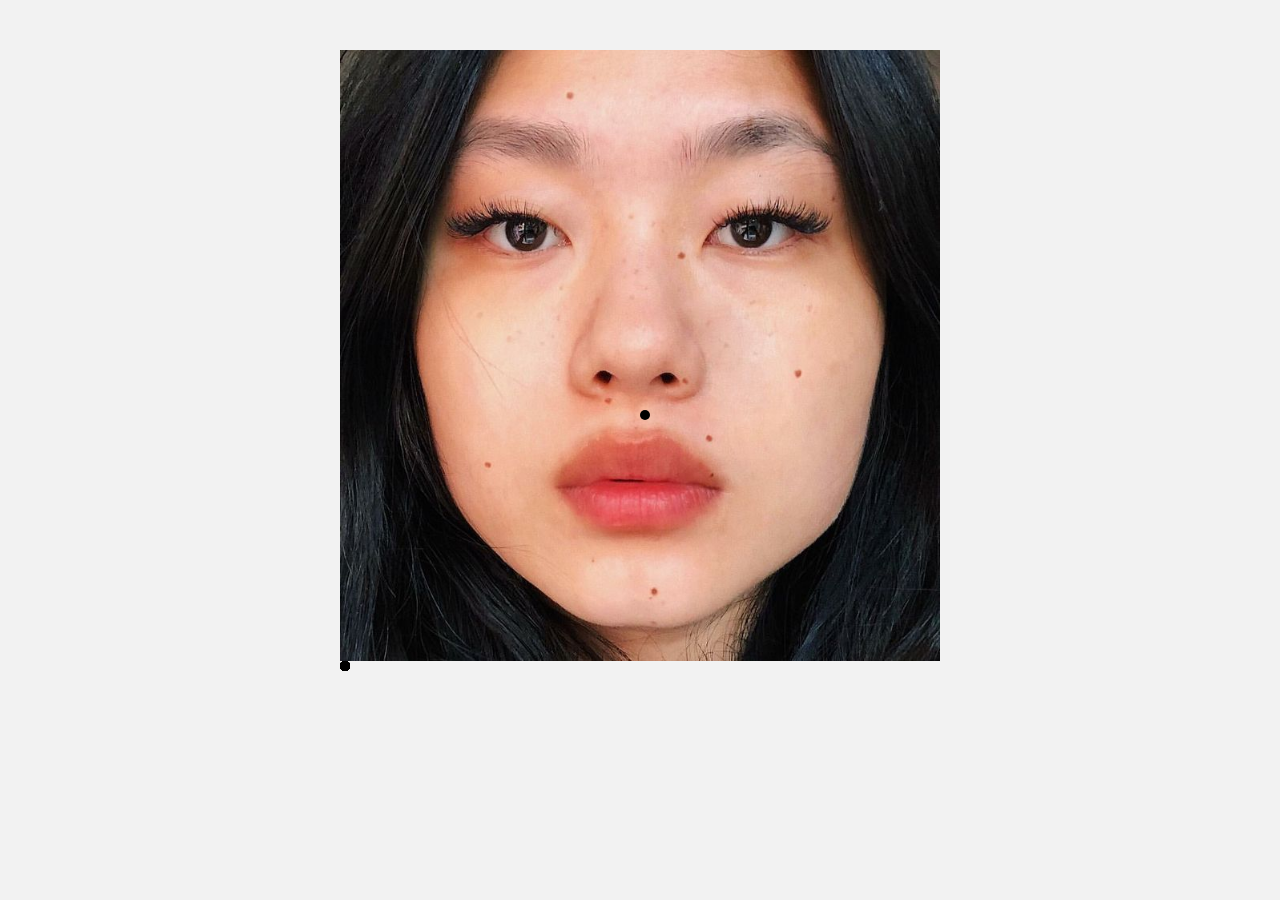
==== index.html @ a0b32988 "draft" ====
<!DOCTYPE html>
<html lang="en">

<head>
<meta charset="UTF-8">
<title>Mole Reading Interface</title>
<link rel="stylesheet" href="style.css">
</head>

<body>

<div class="face">

<img src="image/face.jpg" class="face-img">

<details class="mole m1"><summary></summary><p>Forehead mole – ambition</p></details>
<details class="mole m2"><summary></summary><p>Upper forehead – authority</p></details>
<details class="mole m3"><summary></summary><p>Temple – travel destiny</p></details>
<details class="mole m4"><summary></summary><p>Temple right – independence</p></details>
<details class="mole m5"><summary></summary><p>Eyebrow – intelligence</p></details>

<details class="mole m6"><summary></summary><p>Eyebrow tail – social charm</p></details>
<details class="mole m7"><summary></summary><p>Between brows – strong will</p></details>
<details class="mole m8"><summary></summary><p>Upper eyelid – emotional life</p></details>
<details class="mole m9"><summary></summary><p>Eye corner – romantic nature</p></details>
<details class="mole m10"><summary></summary><p>Under eye – sensitivity</p></details>

<details class="mole m11"><summary></summary><p>Nose bridge – ambition</p></details>
<details class="mole m12"><summary></summary><p>Nose tip – wealth luck</p></details>
<details class="mole m13"><summary></summary><p>Nose wing – financial change</p></details>
<details class="mole m14"><summary></summary><p>Cheek – responsibility</p></details>
<details class="mole m15"><summary></summary><p>Cheekbone – authority</p></details>

<details class="mole m16"><summary></summary><p>Under cheek – family support</p></details>
<details class="mole m17"><summary></summary><p>Side cheek – independence</p></details>
<details class="mole m18"><summary></summary><p>Upper lip – appetite for life</p></details>
<details class="mole m19"><summary></summary><p>Lip corner – relationships</p></details>
<details class="mole m20"><summary></summary><p>Lower lip – emotional depth</p></details>

<details class="mole m21"><summary></summary><p>Chin – stability</p></details>
<details class="mole m22"><summary></summary><p>Chin side – adaptability</p></details>
<details class="mole m23"><summary></summary><p>Jawline – persistence</p></details>
<details class="mole m24"><summary></summary><p>Jaw corner – determination</p></details>
<details class="mole m25"><summary></summary><p>Lower jaw – endurance</p></details>

</div>

</body>
</html>
---- style.css ----
body{
margin:0;
background:#f2f2f2;
font-family:Arial, sans-serif;
}

.face{
position:relative;
width:600px;
margin:50px auto;
}

.face-img{
width:100%;
display:block;
}

.mole{
position:absolute;
}

.mole summary{
width:10px;
height:10px;
background:black;
border-radius:50%;
cursor:pointer;
list-style:none;
transition:0.2s;
}

summary::-webkit-details-marker{
display:none;
}

.mole summary:hover{
transform:scale(1.6);
}

.mole p{
position:absolute;
top:15px;
left:15px;
width:140px;
background:white;
padding:6px;
font-size:12px;
border:1px solid black;
}

.m1 {
    top: 360px;
    left: 300px;
}
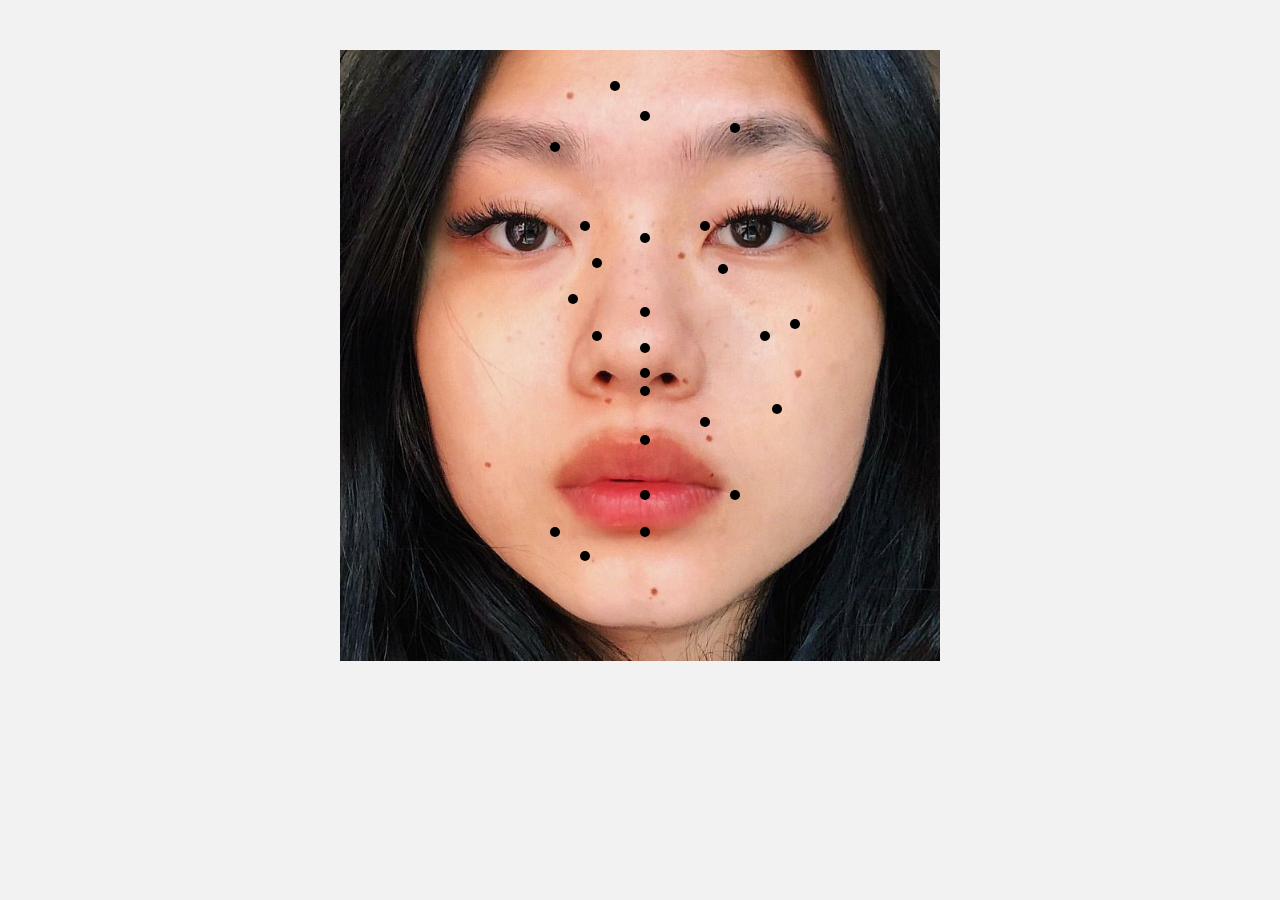
==== commit 2fabeda1: "draft" ====
--- a/index.html
+++ b/index.html
@@ -13,35 +13,32 @@
 
 <img src="image/face.jpg" class="face-img">
 
-<details class="mole m1"><summary></summary><p>Forehead mole – ambition</p></details>
-<details class="mole m2"><summary></summary><p>Upper forehead – authority</p></details>
-<details class="mole m3"><summary></summary><p>Temple – travel destiny</p></details>
-<details class="mole m4"><summary></summary><p>Temple right – independence</p></details>
-<details class="mole m5"><summary></summary><p>Eyebrow – intelligence</p></details>
+<details class="mole m1"><summary></summary><p>Central forehead-Wealth and leadership potential</p></details>
+<details class="mole m2"><summary></summary><p>Right forehead-Career success and rising social status</p></details>
+<details class="mole m3"><summary></summary><p>Inner eyebrow-intelligence and strategic thinking</p></details>
+<details class="mole m4"><summary></summary><p>End of the eyebrow-Support from influential people</p></details>
+<details class="mole m5"><summary></summary><p>Under the eye-Good fortune related to children</p></details>
+<details class="mole m6"><summary></summary><p>Bridge of the nose-Storong ambitioon and determination</p></details>
+<details class="mole m7"><summary></summary><p>Tip of the nose-Wealth and financial luck</p></details>
+<details class="mole m8"><summary></summary><p>Center of the cheek-Authority and influence</p></details>
+<details class="mole m9"><summary></summary><p>Corner of the mouth-Social charm and popularity</p></details>
+<details class="mole m10"><summary></summary><p>Upper lip-A comfortable and abundant like</p></details>
+<details class="mole m11"><summary></summary><p>Center of the chin-Stability and good fortune in later life</p></details>
+<details class="mole m12"><summary></summary><p>Slide of the chin-Property ownership and material stability</p></details>
+<details class="mole m13"><summary></summary><p>Hairline-Hardship in early life</p></details>
+<details class="mole m14"><summary></summary><p>Left forhead-obstacles in career development</p></details>
+<details class="mole m15"><summary></summary><p>Between the eyebrows-Stress and inner conflict</p></details>
+<details class="mole m16"><summary></summary><p>Eyelid-Unstable emotional life</p></details>
+<details class="mole m17"><summary></summary><p>Outer corner of the eye-Difficulties in romantic relationships</p></details>
+<details class="mole m18"><summary></summary><p>Side of the nose-Financial loss</p></details>
+<details class="mole m19"><summary></summary><p>Below the nose-Potential health issues</p></details>
+<details class="mole m20"><summary></summary><p>Cheekbone-Conflict with authority</p></details>
 
-<details class="mole m6"><summary></summary><p>Eyebrow tail – social charm</p></details>
-<details class="mole m7"><summary></summary><p>Between brows – strong will</p></details>
-<details class="mole m8"><summary></summary><p>Upper eyelid – emotional life</p></details>
-<details class="mole m9"><summary></summary><p>Eye corner – romantic nature</p></details>
-<details class="mole m10"><summary></summary><p>Under eye – sensitivity</p></details>
-
-<details class="mole m11"><summary></summary><p>Nose bridge – ambition</p></details>
-<details class="mole m12"><summary></summary><p>Nose tip – wealth luck</p></details>
-<details class="mole m13"><summary></summary><p>Nose wing – financial change</p></details>
-<details class="mole m14"><summary></summary><p>Cheek – responsibility</p></details>
-<details class="mole m15"><summary></summary><p>Cheekbone – authority</p></details>
-
-<details class="mole m16"><summary></summary><p>Under cheek – family support</p></details>
-<details class="mole m17"><summary></summary><p>Side cheek – independence</p></details>
-<details class="mole m18"><summary></summary><p>Upper lip – appetite for life</p></details>
-<details class="mole m19"><summary></summary><p>Lip corner – relationships</p></details>
-<details class="mole m20"><summary></summary><p>Lower lip – emotional depth</p></details>
-
-<details class="mole m21"><summary></summary><p>Chin – stability</p></details>
-<details class="mole m22"><summary></summary><p>Chin side – adaptability</p></details>
-<details class="mole m23"><summary></summary><p>Jawline – persistence</p></details>
-<details class="mole m24"><summary></summary><p>Jaw corner – determination</p></details>
-<details class="mole m25"><summary></summary><p>Lower jaw – endurance</p></details>
+<details class="mole m21"><summary></summary><p>Lower cheek-Family rersponsibilities and burdens</p></details>
+<details class="mole m22"><summary></summary><p>Below the mouth-Arguments and misunderstandings</p></details>
+<details class="mole m23"><summary></summary><p>Chin hollow-Loneliness in later life</p></details>
+<details class="mole m24"><summary></summary><p>Jawline-A life of constant hard work</p></details>
+<details class="mole m25"><summary></summary><p>Left chin-Frequent changes and instability in life</p></details>
 
 </div>
 
--- a/style.css
+++ b/style.css
@@ -49,6 +49,126 @@
 }
 
 .m1 {
-    top: 360px;
-    left: 300px;
+    top: 10%;
+    left: 50%;
+}
+
+.m2 {
+    top: 12%;
+    left: 65%;
+}
+
+.m3 {
+    top: 28%;
+    left: 40%;
+}
+
+.m4 {
+    top: 28%;
+    left: 60%;
+}
+
+.m5 {
+    top: 40%;
+    left: 38%;
+}
+
+.m6 {
+    top: 42%;
+    left: 50%;
+}
+
+.m7 {
+    top: 48%;
+    left: 50%;
+}
+
+.m8 {
+    top:46%;
+    left:70%;
+}
+
+.m9 {
+    top:60%;
+    left:60%;
+}
+
+.m10 {
+    top:55%;
+    left:50%;
+}
+
+.m11 {
+    top:72%;
+    left:50%;
+}
+
+.m12 {
+    top:72%;
+    left:65%;
+}
+
+.m13 {
+    top:5%;
+    left:45%;
+}
+
+.m14 {
+    top:15%;
+    left:35%;
+}
+
+.m15 {
+    top:30%;
+    left:50%;
+}
+
+.m16 {
+    top:34%;
+    left:42%;
+}
+
+.m17 {
+    top:35%;
+    left:63%;
+}
+
+.m18 {
+    top:46%;
+    left:42%;
+}
+
+.m19 {
+    top:52%;
+    left:50%;
+}
+
+.m20 {
+    top:44%;
+    left:75%;
+}
+
+.m21 {
+    top:58%;
+    left:72%;
+}
+
+.m22 {
+    top:63%;
+    left:50%;
+}
+
+.m23 {
+    top:78%;
+    left:50%;
+}
+
+.m24 {
+    top:82%;
+    left:40%;
+}
+
+.m25 {
+    top:78%;
+    left:35%;
 }
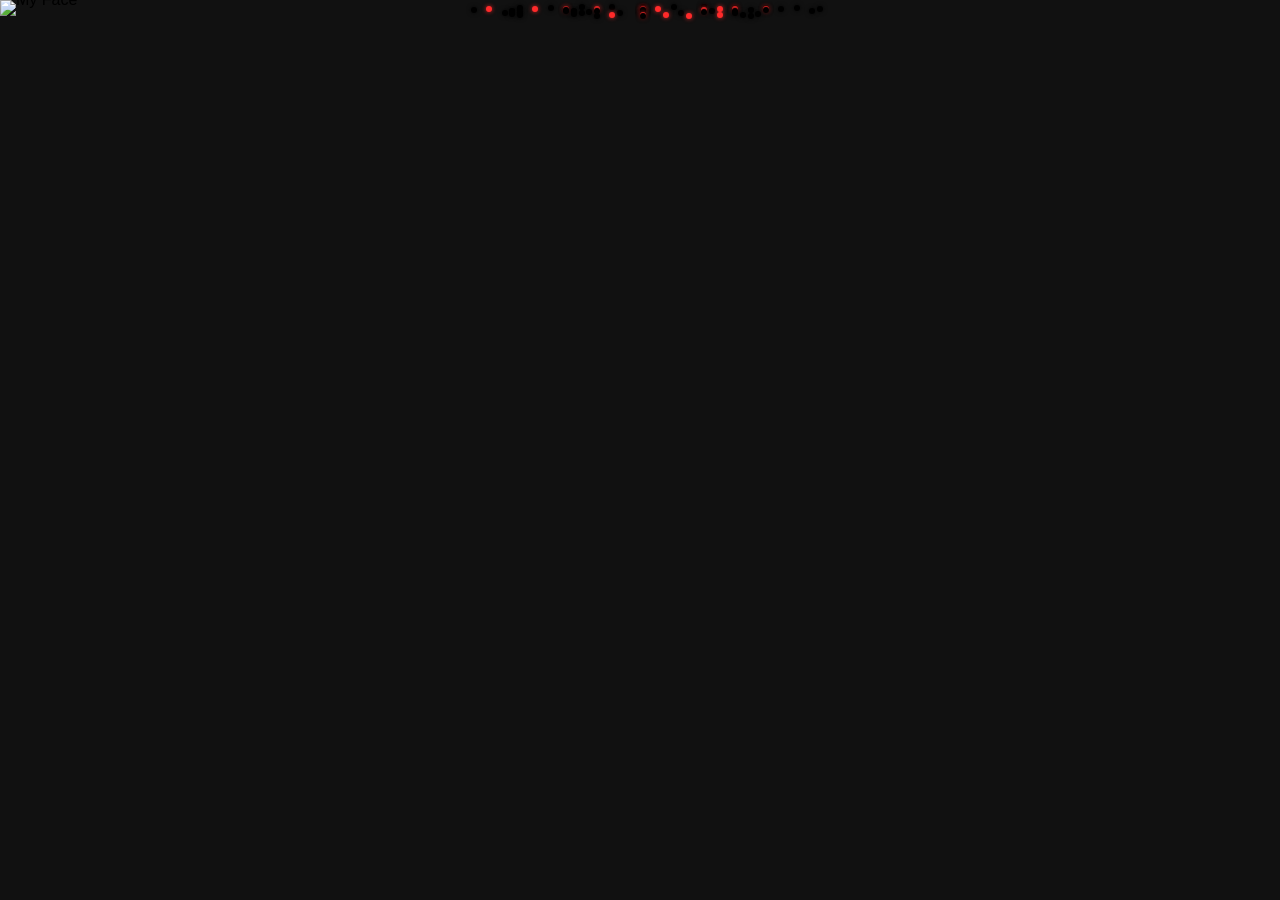
==== commit 6fc3fb6c: "2" ====
--- a/index.html
+++ b/index.html
@@ -1,46 +1,86 @@
 <!DOCTYPE html>
 <html lang="en">
-
 <head>
 <meta charset="UTF-8">
-<title>Mole Reading Interface</title>
+<meta name="viewport" content="width=device-width, initial-scale=1.0">
+<title>Facial Mole Reading</title>
 <link rel="stylesheet" href="style.css">
 </head>
-
 <body>
 
 <div class="face">
+    <img src="image/face.JPG" class="face-img" alt="My Face">
 
-<img src="image/face.jpg" class="face-img">
+    <div class="face-mask">
+        
+        <details class="mole m1 bad"><summary></summary><p>Left Outer Forehead - Harm to Mother (克母)</p></details>
+        <details class="mole m2 bad"><summary></summary><p>Left Mid Forehead - Nine Husbands (九夫)</p></details>
+        <details class="mole m3 bad"><summary></summary><p>Left Inner Forehead - Harm to Mother-in-law (损姑)</p></details>
+        <details class="mole m4 bad"><summary></summary><p>Upper Center Forehead - Harm to Parents (妨父母)</p></details>
+        <details class="mole m5 bad"><summary></summary><p>Center Forehead - Lack of Subordinates (少奴)</p></details>
+        <details class="mole m6 bad"><summary></summary><p>Right Inner Forehead - Remarriage (再嫁)</p></details>
+        <details class="mole m7 bad"><summary></summary><p>Right Mid-Upper Forehead - Death/Loss (克死)</p></details>
+        <details class="mole m8 bad"><summary></summary><p>Right Mid Forehead - Harm to Husband (妨夫)</p></details>
+        <details class="mole m9 bad"><summary></summary><p>Right Lower Forehead - Broken Family (散家)</p></details>
+        <details class="mole m10 bad"><summary></summary><p>Right Outer Forehead - Separation (分手)</p></details>
+        <details class="mole m11 bad"><summary></summary><p>Right Hairline - Promiscuity (淫荡)</p></details>
+        <details class="mole m12 bad"><summary></summary><p>Right Temple - Childbirth Risk/Loneliness (产厄/孤独)</p></details>
 
-<details class="mole m1"><summary></summary><p>Central forehead-Wealth and leadership potential</p></details>
-<details class="mole m2"><summary></summary><p>Right forehead-Career success and rising social status</p></details>
-<details class="mole m3"><summary></summary><p>Inner eyebrow-intelligence and strategic thinking</p></details>
-<details class="mole m4"><summary></summary><p>End of the eyebrow-Support from influential people</p></details>
-<details class="mole m5"><summary></summary><p>Under the eye-Good fortune related to children</p></details>
-<details class="mole m6"><summary></summary><p>Bridge of the nose-Storong ambitioon and determination</p></details>
-<details class="mole m7"><summary></summary><p>Tip of the nose-Wealth and financial luck</p></details>
-<details class="mole m8"><summary></summary><p>Center of the cheek-Authority and influence</p></details>
-<details class="mole m9"><summary></summary><p>Corner of the mouth-Social charm and popularity</p></details>
-<details class="mole m10"><summary></summary><p>Upper lip-A comfortable and abundant like</p></details>
-<details class="mole m11"><summary></summary><p>Center of the chin-Stability and good fortune in later life</p></details>
-<details class="mole m12"><summary></summary><p>Slide of the chin-Property ownership and material stability</p></details>
-<details class="mole m13"><summary></summary><p>Hairline-Hardship in early life</p></details>
-<details class="mole m14"><summary></summary><p>Left forhead-obstacles in career development</p></details>
-<details class="mole m15"><summary></summary><p>Between the eyebrows-Stress and inner conflict</p></details>
-<details class="mole m16"><summary></summary><p>Eyelid-Unstable emotional life</p></details>
-<details class="mole m17"><summary></summary><p>Outer corner of the eye-Difficulties in romantic relationships</p></details>
-<details class="mole m18"><summary></summary><p>Side of the nose-Financial loss</p></details>
-<details class="mole m19"><summary></summary><p>Below the nose-Potential health issues</p></details>
-<details class="mole m20"><summary></summary><p>Cheekbone-Conflict with authority</p></details>
+        <details class="mole m13 good"><summary></summary><p>Above Left Brow - Great Wealth (巨富)</p></details>
+        <details class="mole m14 good"><summary></summary><p>Left Brow Inner - Wealthy (富人)</p></details>
+        <details class="mole m15 good"><summary></summary><p>Left Eyebrow - Noble Benefactors (贵人)</p></details>
+        <details class="mole m16 good"><summary></summary><p>Below Left Brow - Honor and Wealth (贵禄)</p></details>
+        <details class="mole m17 bad"><summary></summary><p>Left Eye Inner - Lustful (淫)</p></details>
+        <details class="mole m18 bad"><summary></summary><p>Under Left Eye - Harm to Children (杀子)</p></details>
+        <details class="mole m19 bad"><summary></summary><p>Under Left Eye Outer - Short Life (短命)</p></details>
+        <details class="mole m20 bad"><summary></summary><p>Left Eye Outer Edge - Mixed Fortune (多福多灾)</p></details>
+        <details class="mole m21 bad"><summary></summary><p>Left Cheekbone - Financial Loss (破财)</p></details>
 
-<details class="mole m21"><summary></summary><p>Lower cheek-Family rersponsibilities and burdens</p></details>
-<details class="mole m22"><summary></summary><p>Below the mouth-Arguments and misunderstandings</p></details>
-<details class="mole m23"><summary></summary><p>Chin hollow-Loneliness in later life</p></details>
-<details class="mole m24"><summary></summary><p>Jawline-A life of constant hard work</p></details>
-<details class="mole m25"><summary></summary><p>Left chin-Frequent changes and instability in life</p></details>
+        <details class="mole m22 good"><summary></summary><p>Between Brows - Auspicious (吉)</p></details>
+        <details class="mole m23 good"><summary></summary><p>Upper Nose Bridge - Blessing & Fortune (福)</p></details>
+        <details class="mole m24 good"><summary></summary><p>Mid Nose Bridge - Greatly Auspicious (大吉)</p></details>
+        <details class="mole m25 bad"><summary></summary><p>Lower Nose Bridge - Water Hazard (水险)</p></details>
+        <details class="mole m26 bad"><summary></summary><p>Nose Wing - Water Hazard (水险)</p></details>
+        <details class="mole m27 bad"><summary></summary><p>Nose Tip - Knife Hazard (刀厄)</p></details>
 
-</div>
+        <details class="mole m28 good"><summary></summary><p>Right Brow Inner - Good for Children (宜子)</p></details>
+        <details class="mole m29 good"><summary></summary><p>Above Right Brow - Wealth (财)</p></details>
+        <details class="mole m30 good"><summary></summary><p>Right Eyebrow - Good for Husband (宜夫)</p></details>
+        <details class="mole m31 good"><summary></summary><p>Right Eye Outer - Wealth (富)</p></details>
+        <details class="mole m32 bad"><summary></summary><p>Right Eyebrow Outer - Harm to Husband (损夫)</p></details>
+        <details class="mole m33 bad"><summary></summary><p>Below Right Eye Inner - Harm to Husband (克夫)</p></details>
+        <details class="mole m34 bad"><summary></summary><p>Under Right Eye - Mourning Husband (哭夫)</p></details>
+        <details class="mole m35 bad"><summary></summary><p>Right Eye Outer Edge - Lustful (好色)</p></details>
+        <details class="mole m36 bad"><summary></summary><p>Right Cheekbone - Tears and Sadness (流泪)</p></details>
+        <details class="mole m37 bad"><summary></summary><p>Right Cheek Outer - Harm to Husband (妨夫)</p></details>
+
+        <details class="mole m38 bad"><summary></summary><p>Left Mid Cheek - Few Children (少子)</p></details>
+        <details class="mole m39 bad"><summary></summary><p>Left Lower Cheek - Tears and Sadness (流泪)</p></details>
+        <details class="mole m40 bad"><summary></summary><p>Left Lower Cheek Outer - Water Hazard (水险)</p></details>
+        <details class="mole m41 bad"><summary></summary><p>Left Jawline - Water Hazard (水险)</p></details>
+        <details class="mole m42 bad"><summary></summary><p>Left Outer Cheek - Harm to Husband (克夫)</p></details>
+        <details class="mole m43 bad"><summary></summary><p>Left Lower Outer Cheek - Poverty (贫苦)</p></details>
+        <details class="mole m44 bad"><summary></summary><p>Left Lower Jaw - Elicit Jealousy (妨忌)</p></details>
+        <details class="mole m45 bad"><summary></summary><p>Left Bottom Jaw - Suicide Hazard (自缢)</p></details>
+
+        <details class="mole m46 bad"><summary></summary><p>Above Upper Lip - Twins (双生)</p></details>
+        <details class="mole m47 bad"><summary></summary><p>Left Corner of Mouth - Gossip/Arguments (口舌)</p></details>
+        <details class="mole m48 bad"><summary></summary><p>Right Corner of Mouth - Petty People (小人)</p></details>
+        <details class="mole m49 good"><summary></summary><p>Below Lower Lip - Food and Salary (食俸)</p></details>
+        <details class="mole m50 good"><summary></summary><p>Center Chin - Smart/Intelligent (聪明)</p></details>
+        <details class="mole m51 good"><summary></summary><p>Lower Chin - Acquiring Wealth (得财)</p></details>
+        <details class="mole m52 good"><summary></summary><p>Bottom Chin - Wealth (富)</p></details>
+
+        <details class="mole m53 bad"><summary></summary><p>Right Mid Cheek - Lowly/Humble (贱)</p></details>
+        <details class="mole m54 bad"><summary></summary><p>Right Lower Cheek - Gossip/Arguments (口舌)</p></details>
+        <details class="mole m55 bad"><summary></summary><p>Right Outer Jaw - Violent Temper (性暴)</p></details>
+        <details class="mole m56 bad"><summary></summary><p>Right Lower Jaw - Unstable Livelihood (三餐不保)</p></details>
+        <details class="mole m57 good"><summary></summary><p>Right Chin - Prospering Husband (旺夫)</p></details>
+        <details class="mole m58 bad"><summary></summary><p>Right Bottom Jaw - Hardship (辛酸)</p></details>
+        <details class="mole m59 bad"><summary></summary><p>Center Bottom Chin - Harm to Husband (杀夫)</p></details>
+        <details class="mole m60 bad"><summary></summary><p>Left Bottom Chin - Romantic Disaster (桃花劫)</p></details>
+
+    </div> </div>
 
 </body>
 </html>
--- a/style.css
+++ b/style.css
@@ -1,174 +1,167 @@
-body{
-margin:0;
-background:#f2f2f2;
-font-family:Arial, sans-serif;
+body {
+    margin: 0;
+    background: #111;
+    font-family: "PingFang SC", "Microsoft YaHei", sans-serif;
+    overflow-x: hidden; 
 }
 
-.face{
-position:relative;
-width:600px;
-margin:50px auto;
+.good summary {
+    background: #ff2a2a; 
+    box-shadow: 0 0 4px rgba(255, 42, 42, 0.8);
 }
 
-.face-img{
-width:100%;
-display:block;
+.bad summary {
+    background: #000000; 
+    box-shadow: 0 0 4px rgba(0, 0, 0, 0.8);
 }
 
-.mole{
-position:absolute;
+.face {
+    position: relative;
+    width: 100vw; 
+    max-width: 100%;
+    margin: 0 auto;
+    line-height: 0;
 }
 
-.mole summary{
-width:10px;
-height:10px;
-background:black;
-border-radius:50%;
-cursor:pointer;
-list-style:none;
-transition:0.2s;
+.face-img {
+    width: 100%;
+    height: auto;
+    display: block;
 }
 
-summary::-webkit-details-marker{
-display:none;
+/* 核心改动：隐形面部对齐框 */
+.face-mask {
+    position: absolute;
+    /* 根据你的自拍照估算的脸部边界 */
+    top: 15%;      /* 距离头顶的距离 */
+    left: 20%;     /* 距离左边缘的距离 */
+    width: 60%;    /* 脸部占照片宽度的比例 */
+    height: 75%;   /* 脸部占照片高度的比例 */
+    
+    /* 调试秘籍：把下面这行的 /* 删掉，就能看到红框，方便微调大小！微调好再盖上。 */
+    /* border: 2px solid red; */
 }
 
-.mole summary:hover{
-transform:scale(1.6);
+.mole {
+    position: absolute;
+    z-index: 10;
 }
 
-.mole p{
-position:absolute;
-top:15px;
-left:15px;
-width:140px;
-background:white;
-padding:6px;
-font-size:12px;
-border:1px solid black;
+.mole summary {
+    width: 6px; 
+    height: 6px;
+    border-radius: 50%;
+    cursor: pointer;
+    list-style: none;
+    transition: transform 0.2s ease;
+    outline: none;
 }
 
-.m1 {
-    top: 10%;
-    left: 50%;
+summary::-webkit-details-marker {
+    display: none;
 }
 
-.m2 {
-    top: 12%;
-    left: 65%;
+.mole summary:hover {
+    transform: scale(2.5);
 }
 
-.m3 {
-    top: 28%;
-    left: 40%;
+.mole p {
+    position: absolute;
+    top: 15px;
+    left: 15px;
+    width: max-content;
+    background: rgba(255, 255, 255, 0.95);
+    padding: 6px 10px;
+    font-size: 14px;
+    line-height: 1.4;
+    border-radius: 4px;
+    color: #000;
+    font-weight: bold;
+    pointer-events: none;
+    box-shadow: 2px 2px 10px rgba(0,0,0,0.4);
+    z-index: 20;
+    opacity: 0;
+    visibility: hidden;
+    transition: opacity 0.2s;
 }
 
-.m4 {
-    top: 28%;
-    left: 60%;
+.mole:hover p, .mole[open] p {
+    opacity: 1;
+    visibility: visible;
 }
 
-.m5 {
-    top: 40%;
-    left: 38%;
+/* 边缘防遮挡处理 */
+.m8 p, .m10 p, .m11 p, .m12 p, 
+.m28 p, .m29 p, .m30 p, .m31 p, .m32 p, .m33 p, .m34 p, .m35 p, .m36 p, .m37 p, 
+.m48 p, .m53 p, .m54 p, .m55 p, .m56 p, .m57 p, .m58 p {
+    left: auto;
+    right: 15px;
 }
 
-.m6 {
-    top: 42%;
-    left: 50%;
+.m41 p, .m45 p, .m49 p, .m50 p, .m51 p, .m52 p, 
+.m55 p, .m56 p, .m57 p, .m58 p, .m59 p, .m60 p {
+    top: auto;
+    bottom: 15px;
 }
 
-.m7 {
-    top: 48%;
-    left: 50%;
-}
-
-.m8 {
-    top:46%;
-    left:70%;
-}
-
-.m9 {
-    top:60%;
-    left:60%;
-}
-
-.m10 {
-    top:55%;
-    left:50%;
-}
-
-.m11 {
-    top:72%;
-    left:50%;
-}
-
-.m12 {
-    top:72%;
-    left:65%;
-}
-
-.m13 {
-    top:5%;
-    left:45%;
-}
-
-.m14 {
-    top:15%;
-    left:35%;
-}
-
-.m15 {
-    top:30%;
-    left:50%;
-}
-
-.m16 {
-    top:34%;
-    left:42%;
-}
-
-.m17 {
-    top:35%;
-    left:63%;
-}
-
-.m18 {
-    top:46%;
-    left:42%;
-}
-
-.m19 {
-    top:52%;
-    left:50%;
-}
-
-.m20 {
-    top:44%;
-    left:75%;
-}
-
-.m21 {
-    top:58%;
-    left:72%;
-}
-
-.m22 {
-    top:63%;
-    left:50%;
-}
-
-.m23 {
-    top:78%;
-    left:50%;
-}
-
-.m24 {
-    top:82%;
-    left:40%;
-}
-
-.m25 {
-    top:78%;
-    left:35%;
-}+/* 60 个坐标点 (保持原封不动，因为它们现在是在 mask 内部定位的了！) */
+.m1  { top: 20%; left: 34%; }
+.m2  { top: 18%; left: 38%; }
+.m3  { top: 16%; left: 42%; }
+.m4  { top: 14%; left: 46%; }
+.m5  { top: 12%; left: 50%; }
+.m6  { top: 14%; left: 54%; }
+.m7  { top: 16%; left: 58%; }
+.m8  { top: 18%; left: 62%; }
+.m9  { top: 22%; left: 58%; }
+.m10 { top: 20%; left: 66%; }
+.m11 { top: 22%; left: 70%; }
+.m12 { top: 26%; left: 73%; }
+.m13 { top: 33%; left: 40%; }
+.m14 { top: 32%; left: 36%; }
+.m15 { top: 32%; left: 30%; }
+.m16 { top: 33%; left: 44%; }
+.m17 { top: 37%; left: 40%; }
+.m18 { top: 44%; left: 41%; }
+.m19 { top: 48%; left: 40%; }
+.m20 { top: 42%; left: 28%; }
+.m21 { top: 50%; left: 33%; }
+.m22 { top: 30%; left: 50%; }
+.m23 { top: 32%; left: 52%; }
+.m24 { top: 36%; left: 50%; }
+.m25 { top: 42%; left: 50%; }
+.m26 { top: 48%; left: 50%; }
+.m27 { top: 57%; left: 50%; }
+.m28 { top: 28%; left: 60%; }
+.m29 { top: 28%; left: 66%; }
+.m30 { top: 33%; left: 62%; }
+.m31 { top: 35%; left: 58%; }
+.m32 { top: 34%; left: 68%; }
+.m33 { top: 38%; left: 64%; }
+.m34 { top: 44%; left: 59%; }
+.m35 { top: 40%; left: 66%; }
+.m36 { top: 48%; left: 62%; }
+.m37 { top: 48%; left: 72%; }
+.m38 { top: 50%; left: 44%; }
+.m39 { top: 56%; left: 43%; }
+.m40 { top: 62%; left: 42%; }
+.m41 { top: 72%; left: 41%; }
+.m42 { top: 58%; left: 34%; }
+.m43 { top: 63%; left: 32%; }
+.m44 { top: 68%; left: 33%; }
+.m45 { top: 76%; left: 34%; }
+.m46 { top: 64%; left: 50%; }
+.m47 { top: 67%; left: 47%; }
+.m48 { top: 67%; left: 55%; }
+.m49 { top: 76%; left: 46%; }
+.m50 { top: 80%; left: 50%; }
+.m51 { top: 82%; left: 53%; }
+.m52 { top: 86%; left: 56%; }
+.m53 { top: 57%; left: 58%; }
+.m54 { top: 64%; left: 62%; }
+.m55 { top: 74%; left: 65%; }
+.m56 { top: 78%; left: 63%; }
+.m57 { top: 84%; left: 60%; }
+.m58 { top: 86%; left: 64%; }
+.m59 { top: 88%; left: 50%; }
+.m60 { top: 87%; left: 44%; }
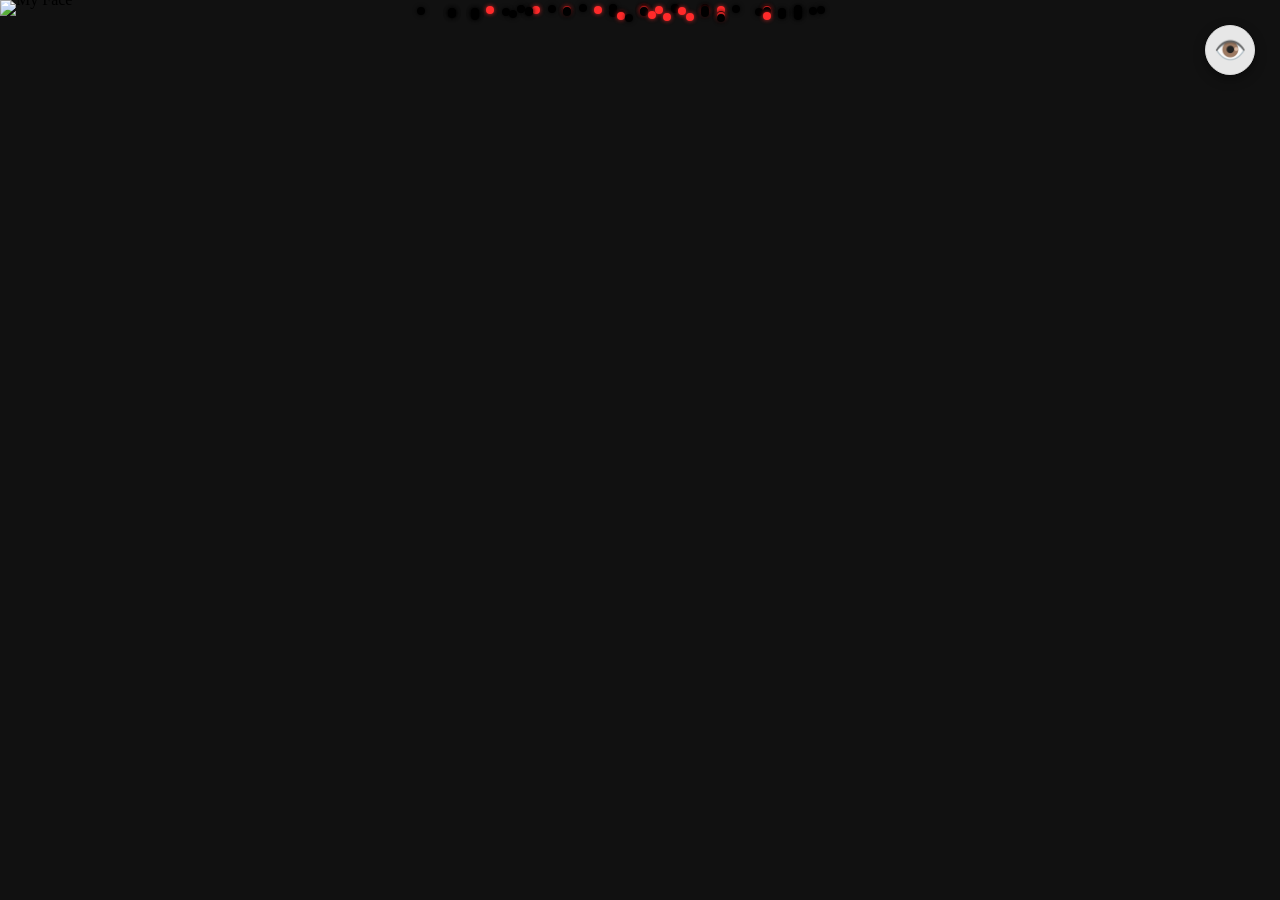
==== commit f0564883: "updates" ====
--- a/index.html
+++ b/index.html
@@ -7,6 +7,25 @@
 <link rel="stylesheet" href="style.css">
 </head>
 <body>
+
+<button class="eye-btn" id="eyeBtn">👁️</button>
+
+<div id="infoModal" class="modal">
+    <div class="modal-content">
+        <span class="close-btn" id="closeBtn">&times;</span>
+        <h3 class="legend-title">Notes</h3>
+        
+        <div class="legend-item">
+            <div class="legend-dot dot-good"></div>
+            <span>red - good moles</span>
+        </div>
+        
+        <div class="legend-item">
+            <div class="legend-dot dot-bad"></div>
+            <span>black - bad moles</span>
+        </div>
+    </div>
+</div>
 
 <div class="face">
     <img src="image/face.JPG" class="face-img" alt="My Face">
@@ -63,10 +82,10 @@
         <details class="mole m44 bad"><summary></summary><p>Left Lower Jaw - Elicit Jealousy (妨忌)</p></details>
         <details class="mole m45 bad"><summary></summary><p>Left Bottom Jaw - Suicide Hazard (自缢)</p></details>
 
-        <details class="mole m46 bad"><summary></summary><p>Above Upper Lip - Twins (双生)</p></details>
+        <details class="mole m46 good"><summary></summary><p>Above Upper Lip - Twins (双生)</p></details>
         <details class="mole m47 bad"><summary></summary><p>Left Corner of Mouth - Gossip/Arguments (口舌)</p></details>
         <details class="mole m48 bad"><summary></summary><p>Right Corner of Mouth - Petty People (小人)</p></details>
-        <details class="mole m49 good"><summary></summary><p>Below Lower Lip - Food and Salary (食俸)</p></details>
+        <details class="mole m49 good"><summary></summary><p>Below Lower Lip - fortune and prosperity(福禄)</p></details>
         <details class="mole m50 good"><summary></summary><p>Center Chin - Smart/Intelligent (聪明)</p></details>
         <details class="mole m51 good"><summary></summary><p>Lower Chin - Acquiring Wealth (得财)</p></details>
         <details class="mole m52 good"><summary></summary><p>Bottom Chin - Wealth (富)</p></details>
@@ -80,7 +99,28 @@
         <details class="mole m59 bad"><summary></summary><p>Center Bottom Chin - Harm to Husband (杀夫)</p></details>
         <details class="mole m60 bad"><summary></summary><p>Left Bottom Chin - Romantic Disaster (桃花劫)</p></details>
 
-    </div> </div>
+    </div> 
+
+<script>
+    const modal = document.getElementById("infoModal");
+    const eyeBtn = document.getElementById("eyeBtn");
+    const closeBtn = document.getElementById("closeBtn");
+
+   
+    eyeBtn.onclick = function() {
+        modal.style.display = "block";
+    }
+
+    closeBtn.onclick = function() {
+        modal.style.display = "none";
+    }
+
+    window.onclick = function(event) {
+        if (event.target == modal) {
+            modal.style.display = "none";
+        }
+    }
+</script>
 
 </body>
 </html>
--- a/style.css
+++ b/style.css
@@ -1,9 +1,15 @@
 body {
     margin: 0;
     background: #111;
-    font-family: "PingFang SC", "Microsoft YaHei", sans-serif;
     overflow-x: hidden; 
 }
+
+.momo-signature-regular {
+  font-family: "Momo Signature", cursive;
+  font-weight: 400;
+  font-style: normal;
+}
+
 
 .good summary {
     background: #ff2a2a; 
@@ -32,14 +38,10 @@
 /* 核心改动：隐形面部对齐框 */
 .face-mask {
     position: absolute;
-    /* 根据你的自拍照估算的脸部边界 */
-    top: 15%;      /* 距离头顶的距离 */
-    left: 20%;     /* 距离左边缘的距离 */
-    width: 60%;    /* 脸部占照片宽度的比例 */
-    height: 75%;   /* 脸部占照片高度的比例 */
-    
-    /* 调试秘籍：把下面这行的 /* 删掉，就能看到红框，方便微调大小！微调好再盖上。 */
-    /* border: 2px solid red; */
+    top: 15%;      
+    left: 20%;     
+    width: 60%;   
+    height: 75%;   
 }
 
 .mole {
@@ -48,8 +50,8 @@
 }
 
 .mole summary {
-    width: 6px; 
-    height: 6px;
+    width: 8px; 
+    height: 8px;
     border-radius: 50%;
     cursor: pointer;
     list-style: none;
@@ -104,7 +106,6 @@
     bottom: 15px;
 }
 
-/* 60 个坐标点 (保持原封不动，因为它们现在是在 mask 内部定位的了！) */
 .m1  { top: 20%; left: 34%; }
 .m2  { top: 18%; left: 38%; }
 .m3  { top: 16%; left: 42%; }
@@ -113,7 +114,7 @@
 .m6  { top: 14%; left: 54%; }
 .m7  { top: 16%; left: 58%; }
 .m8  { top: 18%; left: 62%; }
-.m9  { top: 22%; left: 58%; }
+.m9  { top: 22%; left: 54%; }
 .m10 { top: 20%; left: 66%; }
 .m11 { top: 22%; left: 70%; }
 .m12 { top: 26%; left: 73%; }
@@ -122,46 +123,133 @@
 .m15 { top: 32%; left: 30%; }
 .m16 { top: 33%; left: 44%; }
 .m17 { top: 37%; left: 40%; }
-.m18 { top: 44%; left: 41%; }
-.m19 { top: 48%; left: 40%; }
-.m20 { top: 42%; left: 28%; }
-.m21 { top: 50%; left: 33%; }
+.m18 { top: 37%; left: 35%; }
+.m19 { top: 44%; left: 28%; }
+.m20 { top: 42%; left: 21%; }
+.m21 { top: 45%; left: 25%; }
 .m22 { top: 30%; left: 50%; }
 .m23 { top: 32%; left: 52%; }
 .m24 { top: 36%; left: 50%; }
 .m25 { top: 42%; left: 50%; }
 .m26 { top: 48%; left: 50%; }
-.m27 { top: 57%; left: 50%; }
-.m28 { top: 28%; left: 60%; }
-.m29 { top: 28%; left: 66%; }
-.m30 { top: 33%; left: 62%; }
+.m27 { top: 57%; left: 46%; }
+.m28 { top: 32%; left: 60%; }
+.m29 { top: 30%; left: 66%; }
+.m30 { top: 40%; left: 55%; }
 .m31 { top: 35%; left: 58%; }
-.m32 { top: 34%; left: 68%; }
-.m33 { top: 38%; left: 64%; }
-.m34 { top: 44%; left: 59%; }
-.m35 { top: 40%; left: 66%; }
-.m36 { top: 48%; left: 62%; }
-.m37 { top: 48%; left: 72%; }
-.m38 { top: 50%; left: 44%; }
-.m39 { top: 56%; left: 43%; }
-.m40 { top: 62%; left: 42%; }
-.m41 { top: 72%; left: 41%; }
-.m42 { top: 58%; left: 34%; }
-.m43 { top: 63%; left: 32%; }
-.m44 { top: 68%; left: 33%; }
-.m45 { top: 76%; left: 34%; }
-.m46 { top: 64%; left: 50%; }
+.m32 { top: 35%; left: 66%; }
+.m33 { top: 28%; left: 58%; }
+.m34 { top: 46%; left: 65%; }
+.m35 { top: 44%; left: 70%; }
+.m36 { top: 48%; left: 68%; }
+.m37 { top: 37%; left: 72%; }
+.m38 { top: 48%; left: 35%; }
+.m39 { top: 50%; left: 32%; }
+.m40 { top: 47%; left: 40%; }
+.m41 { top: 60%; left: 33%; }
+.m42 { top: 53%; left: 28%; }
+.m43 { top: 51%; left: 25%; }
+.m44 { top: 60%; left: 28%; }
+.m45 { top: 66%; left: 25%; }
+.m46 { top: 69%; left: 51%; }
 .m47 { top: 67%; left: 47%; }
-.m48 { top: 67%; left: 55%; }
-.m49 { top: 76%; left: 46%; }
-.m50 { top: 80%; left: 50%; }
-.m51 { top: 82%; left: 53%; }
+.m48 { top: 70%; left: 60%; }
+.m49 { top: 79%; left: 66%; }
+.m50 { top: 81%; left: 47%; }
+.m51 { top: 85%; left: 53%; }
 .m52 { top: 86%; left: 56%; }
 .m53 { top: 57%; left: 58%; }
-.m54 { top: 64%; left: 62%; }
-.m55 { top: 74%; left: 65%; }
-.m56 { top: 78%; left: 63%; }
+.m54 { top: 55%; left: 70%; }
+.m55 { top: 78%; left: 70%; }
+.m56 { top: 75%; left: 68%; }
 .m57 { top: 84%; left: 60%; }
-.m58 { top: 86%; left: 64%; }
-.m59 { top: 88%; left: 50%; }
-.m60 { top: 87%; left: 44%; }+.m58 { top: 97%; left: 60%; }
+.m59 { top: 95%; left: 48%; }
+.m60 { top: 80%; left: 28%; }
+
+.eye-btn {
+    position: fixed;
+    top: 25px;
+    right: 25px;
+    background: rgba(255, 255, 255, 0.9);
+    border: 1px solid #ddd;
+    border-radius: 50%;
+    width: 50px;
+    height: 50px;
+    font-size: 26px;
+    cursor: pointer;
+    z-index: 9999;
+    box-shadow: 0 4px 12px rgba(0,0,0,0.4);
+    display: flex;
+    align-items: center;
+    justify-content: center;
+    transition: transform 0.2s, background 0.2s;
+}
+
+.eye-btn:hover {
+    transform: scale(1.1);
+    background: #fff;
+}
+
+.modal {
+    display: none; 
+    position: fixed; 
+    z-index: 10000; 
+    left: 0;
+    top: 0;
+    width: 100%;
+    height: 100%;
+    background-color: rgba(0,0,0,0.6); 
+    backdrop-filter: blur(3px);
+}
+
+.modal-content {
+    background-color: #fff;
+    margin: 20% auto; 
+    padding: 25px;
+    width: 80%; 
+    max-width: 320px; 
+    border-radius: 12px;
+    position: relative;
+    box-shadow: 0 4px 20px rgba(0,0,0,0.3);
+}
+
+.close-btn {
+    color: #888;
+    position: absolute;
+    top: 10px;
+    right: 15px;
+    font-size: 24px;
+    font-weight: bold;
+    cursor: pointer;
+}
+
+.close-btn:hover {
+    color: #000;
+}
+
+.legend-title {
+    margin-top: 0;
+    margin-bottom: 20px;
+    color: #333;
+    font-size: 18px;
+}
+
+.legend-item {
+    display: flex;
+    align-items: center;
+    margin-bottom: 12px;
+    font-size: 16px;
+    color: #333;
+    font-weight: bold;
+}
+
+.legend-dot {
+    width: 14px;
+    height: 14px;
+    border-radius: 50%;
+    margin-right: 12px;
+}
+
+.dot-good { background: #ff2a2a; box-shadow: 0 0 4px rgba(255, 42, 42, 0.8); }
+.dot-bad { background: #000000; box-shadow: 0 0 4px rgba(0, 0, 0, 0.8); }
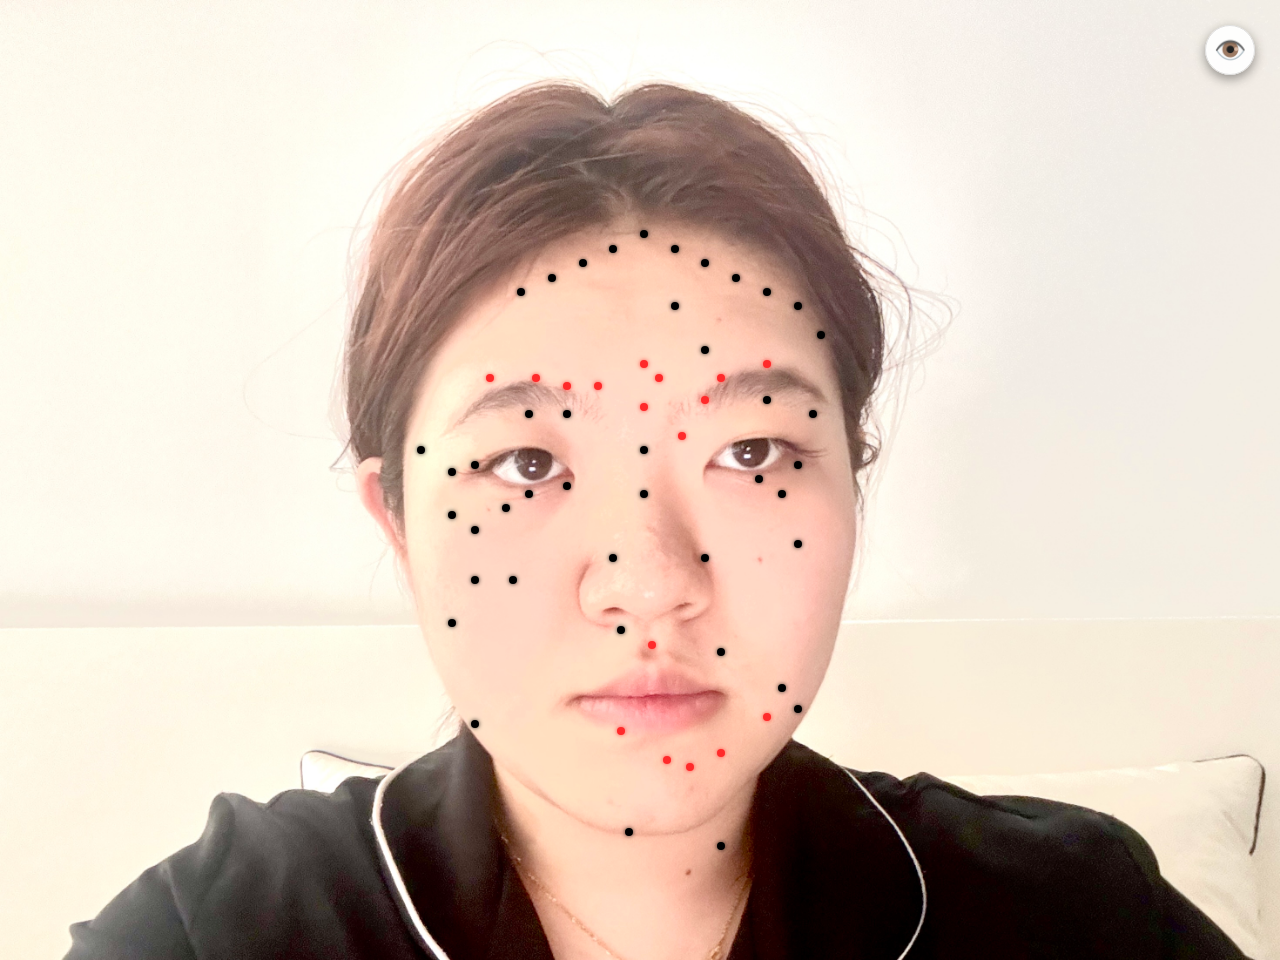
==== commit e608a61b: "pic title" ====
--- a/index.html
+++ b/index.html
@@ -5,6 +5,10 @@
 <meta name="viewport" content="width=device-width, initial-scale=1.0">
 <title>Facial Mole Reading</title>
 <link rel="stylesheet" href="style.css">
+<link rel="icon" type="image/png" sizes="32x32" href="favicon_io (5)/favicon-16x16.png">
+<link rel="icon" type="image/png" sizes="16x16" href="favicon_io (5)/favicon-16x16.png">
+<link rel="apple-touch-icon" sizes="180x180" href="image/apple-touch-icon.png">
+<link rel="shortcut icon" href="image/favicon.ico">
 </head>
 <body>
 
@@ -28,7 +32,7 @@
 </div>
 
 <div class="face">
-    <img src="image/face.JPG" class="face-img" alt="My Face">
+    <img src="image/backgroundpicture.jpg" class="face-img" alt="My Face">
 
     <div class="face-mask">
         
--- a/style.css
+++ b/style.css
@@ -189,6 +189,7 @@
 .eye-btn:hover {
     transform: scale(1.1);
     background: #fff;
+    
 }
 
 .modal {
@@ -253,3 +254,5 @@
 
 .dot-good { background: #ff2a2a; box-shadow: 0 0 4px rgba(255, 42, 42, 0.8); }
 .dot-bad { background: #000000; box-shadow: 0 0 4px rgba(0, 0, 0, 0.8); }
+
+
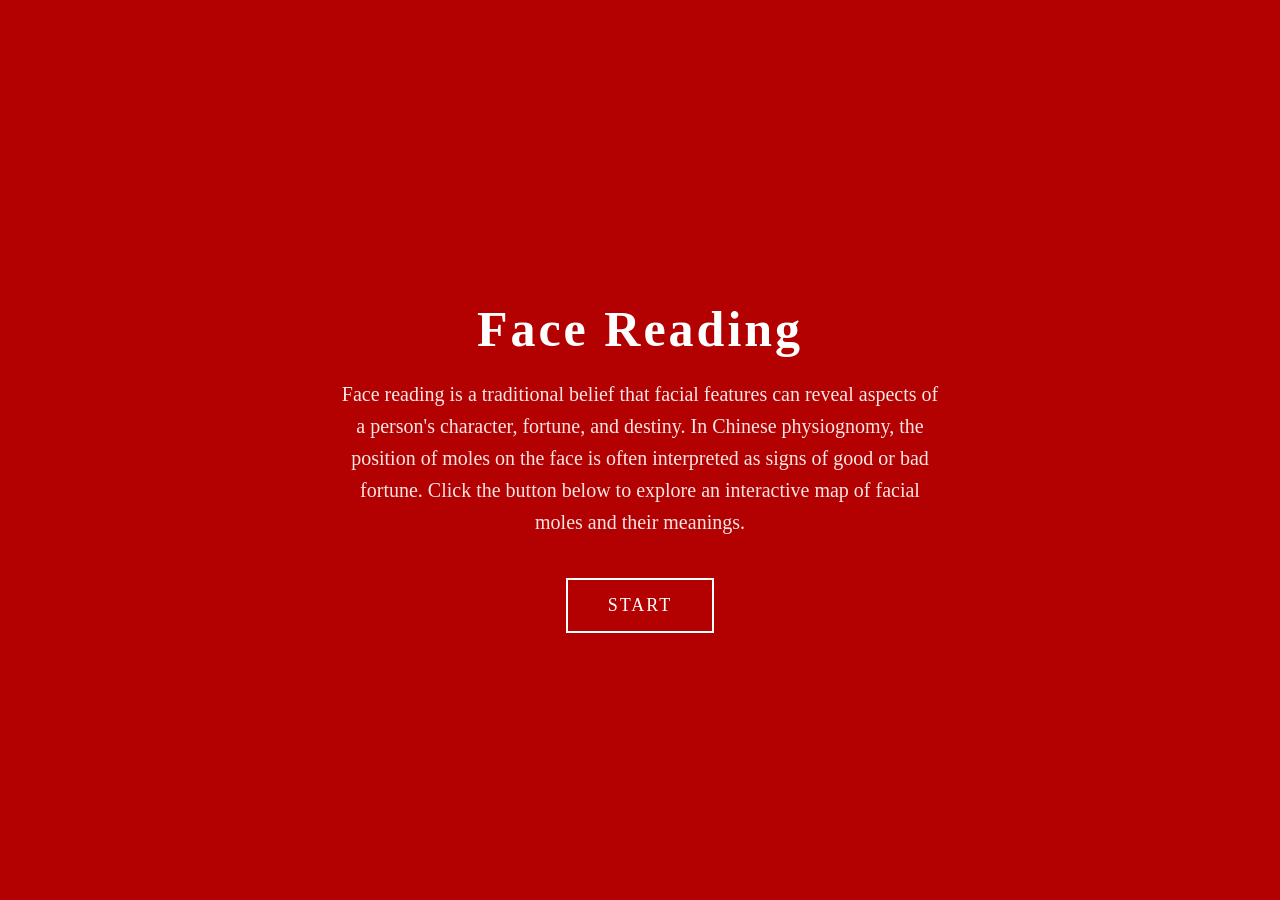
==== commit 570e0c4c: "name" ====
--- a/index.html
+++ b/index.html
@@ -1,130 +1,31 @@
 <!DOCTYPE html>
 <html lang="en">
+
 <head>
-<meta charset="UTF-8">
-<meta name="viewport" content="width=device-width, initial-scale=1.0">
-<title>Facial Mole Reading</title>
-<link rel="stylesheet" href="style.css">
+<title>Physiognomy</title>
+<link rel="stylesheet" href="index.css">
 <link rel="icon" type="image/png" sizes="32x32" href="favicon_io (5)/favicon-16x16.png">
 <link rel="icon" type="image/png" sizes="16x16" href="favicon_io (5)/favicon-16x16.png">
 <link rel="apple-touch-icon" sizes="180x180" href="image/apple-touch-icon.png">
 <link rel="shortcut icon" href="image/favicon.ico">
 </head>
+
 <body>
 
-<button class="eye-btn" id="eyeBtn">👁️</button>
+<div class="container">
 
-<div id="infoModal" class="modal">
-    <div class="modal-content">
-        <span class="close-btn" id="closeBtn">&times;</span>
-        <h3 class="legend-title">Notes</h3>
-        
-        <div class="legend-item">
-            <div class="legend-dot dot-good"></div>
-            <span>red - good moles</span>
-        </div>
-        
-        <div class="legend-item">
-            <div class="legend-dot dot-bad"></div>
-            <span>black - bad moles</span>
-        </div>
-    </div>
+<h1>Face Reading</h1>
+
+<p class="intro">
+Face reading is a traditional belief that facial features can reveal aspects of a person's character, fortune, and destiny. 
+In Chinese physiognomy, the position of moles on the face is often interpreted as signs of good or bad fortune.
+Click the button below to explore an interactive map of facial moles and their meanings.
+</p>
+
+<a href="home.html" class="start-btn">START</a>
+
 </div>
 
-<div class="face">
-    <img src="image/backgroundpicture.jpg" class="face-img" alt="My Face">
+</body>
 
-    <div class="face-mask">
-        
-        <details class="mole m1 bad"><summary></summary><p>Left Outer Forehead - Harm to Mother (克母)</p></details>
-        <details class="mole m2 bad"><summary></summary><p>Left Mid Forehead - Nine Husbands (九夫)</p></details>
-        <details class="mole m3 bad"><summary></summary><p>Left Inner Forehead - Harm to Mother-in-law (损姑)</p></details>
-        <details class="mole m4 bad"><summary></summary><p>Upper Center Forehead - Harm to Parents (妨父母)</p></details>
-        <details class="mole m5 bad"><summary></summary><p>Center Forehead - Lack of Subordinates (少奴)</p></details>
-        <details class="mole m6 bad"><summary></summary><p>Right Inner Forehead - Remarriage (再嫁)</p></details>
-        <details class="mole m7 bad"><summary></summary><p>Right Mid-Upper Forehead - Death/Loss (克死)</p></details>
-        <details class="mole m8 bad"><summary></summary><p>Right Mid Forehead - Harm to Husband (妨夫)</p></details>
-        <details class="mole m9 bad"><summary></summary><p>Right Lower Forehead - Broken Family (散家)</p></details>
-        <details class="mole m10 bad"><summary></summary><p>Right Outer Forehead - Separation (分手)</p></details>
-        <details class="mole m11 bad"><summary></summary><p>Right Hairline - Promiscuity (淫荡)</p></details>
-        <details class="mole m12 bad"><summary></summary><p>Right Temple - Childbirth Risk/Loneliness (产厄/孤独)</p></details>
-
-        <details class="mole m13 good"><summary></summary><p>Above Left Brow - Great Wealth (巨富)</p></details>
-        <details class="mole m14 good"><summary></summary><p>Left Brow Inner - Wealthy (富人)</p></details>
-        <details class="mole m15 good"><summary></summary><p>Left Eyebrow - Noble Benefactors (贵人)</p></details>
-        <details class="mole m16 good"><summary></summary><p>Below Left Brow - Honor and Wealth (贵禄)</p></details>
-        <details class="mole m17 bad"><summary></summary><p>Left Eye Inner - Lustful (淫)</p></details>
-        <details class="mole m18 bad"><summary></summary><p>Under Left Eye - Harm to Children (杀子)</p></details>
-        <details class="mole m19 bad"><summary></summary><p>Under Left Eye Outer - Short Life (短命)</p></details>
-        <details class="mole m20 bad"><summary></summary><p>Left Eye Outer Edge - Mixed Fortune (多福多灾)</p></details>
-        <details class="mole m21 bad"><summary></summary><p>Left Cheekbone - Financial Loss (破财)</p></details>
-
-        <details class="mole m22 good"><summary></summary><p>Between Brows - Auspicious (吉)</p></details>
-        <details class="mole m23 good"><summary></summary><p>Upper Nose Bridge - Blessing & Fortune (福)</p></details>
-        <details class="mole m24 good"><summary></summary><p>Mid Nose Bridge - Greatly Auspicious (大吉)</p></details>
-        <details class="mole m25 bad"><summary></summary><p>Lower Nose Bridge - Water Hazard (水险)</p></details>
-        <details class="mole m26 bad"><summary></summary><p>Nose Wing - Water Hazard (水险)</p></details>
-        <details class="mole m27 bad"><summary></summary><p>Nose Tip - Knife Hazard (刀厄)</p></details>
-
-        <details class="mole m28 good"><summary></summary><p>Right Brow Inner - Good for Children (宜子)</p></details>
-        <details class="mole m29 good"><summary></summary><p>Above Right Brow - Wealth (财)</p></details>
-        <details class="mole m30 good"><summary></summary><p>Right Eyebrow - Good for Husband (宜夫)</p></details>
-        <details class="mole m31 good"><summary></summary><p>Right Eye Outer - Wealth (富)</p></details>
-        <details class="mole m32 bad"><summary></summary><p>Right Eyebrow Outer - Harm to Husband (损夫)</p></details>
-        <details class="mole m33 bad"><summary></summary><p>Below Right Eye Inner - Harm to Husband (克夫)</p></details>
-        <details class="mole m34 bad"><summary></summary><p>Under Right Eye - Mourning Husband (哭夫)</p></details>
-        <details class="mole m35 bad"><summary></summary><p>Right Eye Outer Edge - Lustful (好色)</p></details>
-        <details class="mole m36 bad"><summary></summary><p>Right Cheekbone - Tears and Sadness (流泪)</p></details>
-        <details class="mole m37 bad"><summary></summary><p>Right Cheek Outer - Harm to Husband (妨夫)</p></details>
-
-        <details class="mole m38 bad"><summary></summary><p>Left Mid Cheek - Few Children (少子)</p></details>
-        <details class="mole m39 bad"><summary></summary><p>Left Lower Cheek - Tears and Sadness (流泪)</p></details>
-        <details class="mole m40 bad"><summary></summary><p>Left Lower Cheek Outer - Water Hazard (水险)</p></details>
-        <details class="mole m41 bad"><summary></summary><p>Left Jawline - Water Hazard (水险)</p></details>
-        <details class="mole m42 bad"><summary></summary><p>Left Outer Cheek - Harm to Husband (克夫)</p></details>
-        <details class="mole m43 bad"><summary></summary><p>Left Lower Outer Cheek - Poverty (贫苦)</p></details>
-        <details class="mole m44 bad"><summary></summary><p>Left Lower Jaw - Elicit Jealousy (妨忌)</p></details>
-        <details class="mole m45 bad"><summary></summary><p>Left Bottom Jaw - Suicide Hazard (自缢)</p></details>
-
-        <details class="mole m46 good"><summary></summary><p>Above Upper Lip - Twins (双生)</p></details>
-        <details class="mole m47 bad"><summary></summary><p>Left Corner of Mouth - Gossip/Arguments (口舌)</p></details>
-        <details class="mole m48 bad"><summary></summary><p>Right Corner of Mouth - Petty People (小人)</p></details>
-        <details class="mole m49 good"><summary></summary><p>Below Lower Lip - fortune and prosperity(福禄)</p></details>
-        <details class="mole m50 good"><summary></summary><p>Center Chin - Smart/Intelligent (聪明)</p></details>
-        <details class="mole m51 good"><summary></summary><p>Lower Chin - Acquiring Wealth (得财)</p></details>
-        <details class="mole m52 good"><summary></summary><p>Bottom Chin - Wealth (富)</p></details>
-
-        <details class="mole m53 bad"><summary></summary><p>Right Mid Cheek - Lowly/Humble (贱)</p></details>
-        <details class="mole m54 bad"><summary></summary><p>Right Lower Cheek - Gossip/Arguments (口舌)</p></details>
-        <details class="mole m55 bad"><summary></summary><p>Right Outer Jaw - Violent Temper (性暴)</p></details>
-        <details class="mole m56 bad"><summary></summary><p>Right Lower Jaw - Unstable Livelihood (三餐不保)</p></details>
-        <details class="mole m57 good"><summary></summary><p>Right Chin - Prospering Husband (旺夫)</p></details>
-        <details class="mole m58 bad"><summary></summary><p>Right Bottom Jaw - Hardship (辛酸)</p></details>
-        <details class="mole m59 bad"><summary></summary><p>Center Bottom Chin - Harm to Husband (杀夫)</p></details>
-        <details class="mole m60 bad"><summary></summary><p>Left Bottom Chin - Romantic Disaster (桃花劫)</p></details>
-
-    </div> 
-
-<script>
-    const modal = document.getElementById("infoModal");
-    const eyeBtn = document.getElementById("eyeBtn");
-    const closeBtn = document.getElementById("closeBtn");
-
-   
-    eyeBtn.onclick = function() {
-        modal.style.display = "block";
-    }
-
-    closeBtn.onclick = function() {
-        modal.style.display = "none";
-    }
-
-    window.onclick = function(event) {
-        if (event.target == modal) {
-            modal.style.display = "none";
-        }
-    }
-</script>
-
-</body>
 </html>
--- a/index.css
+++ b/index.css
@@ -0,0 +1,44 @@
+body{
+margin:0;
+height:100vh;
+background:#b30000;
+color:white;
+font-family: serif;
+display:flex;
+justify-content:center;
+align-items:center;
+text-align:center;
+}
+
+.container{
+width:600px;
+}
+
+h1{
+font-size:50px;
+letter-spacing:3px;
+margin-bottom:20px;
+}
+
+.intro{
+font-size:20px;
+line-height:1.6;
+margin-bottom:40px;
+opacity:0.9;
+}
+
+.start-btn{
+display:inline-block;
+padding:15px 40px;
+font-size:18px;
+border:2px solid white;
+text-decoration:none;
+color:white;
+letter-spacing:2px;
+transition:0.3s;
+}
+
+.start-btn:hover{
+background:white;
+color:#b30000;
+}
